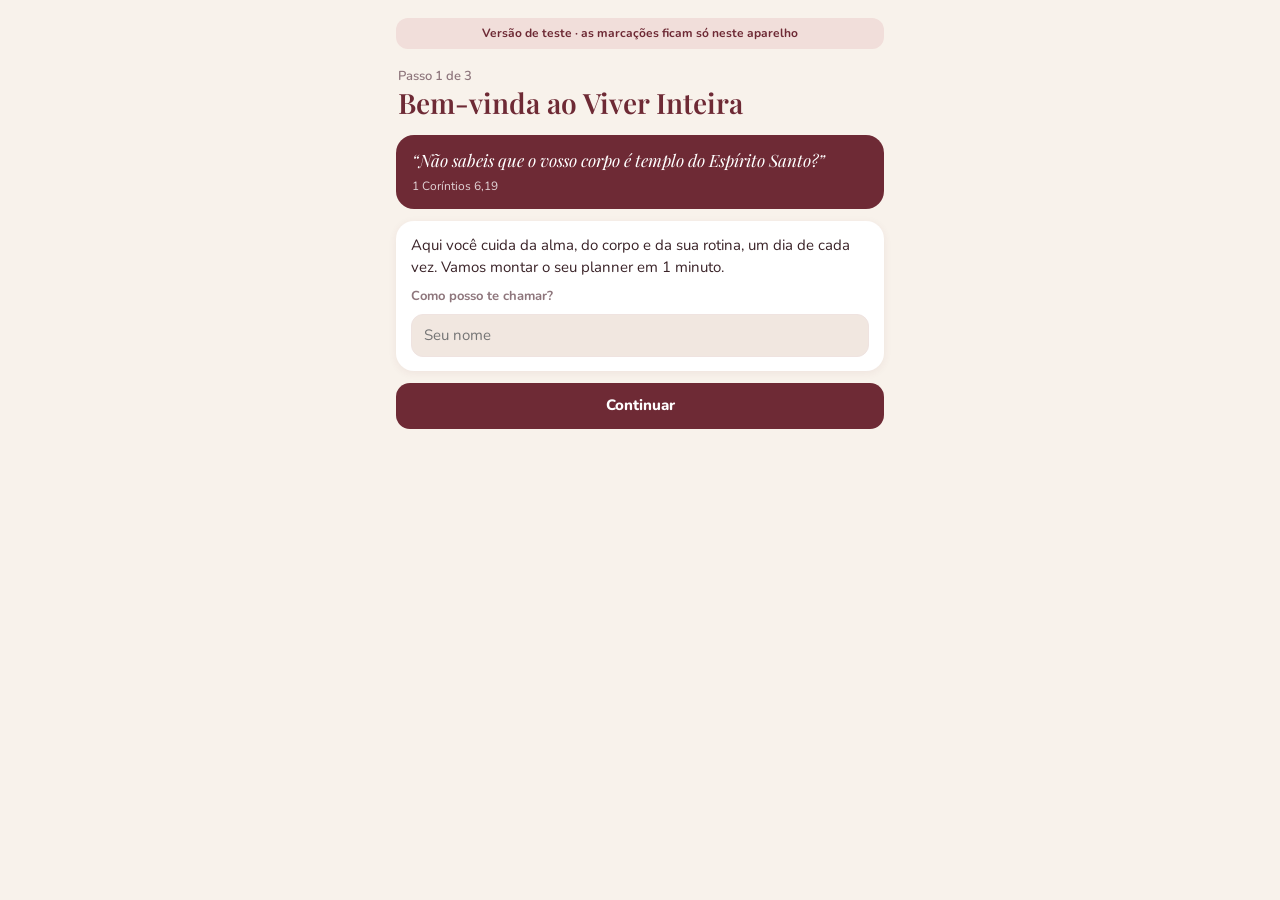
==== index.html @ 965646c6 "Menu de baixo deslizante com Finanças, Desafios e Metas Co-Authored-By: Claude Opus 5.5 <noreply@ant" ====
<!doctype html>
<html lang="pt-BR">
<head>
<meta charset="utf-8">
<meta name="viewport" content="width=device-width, initial-scale=1, viewport-fit=cover">
<title>Viver Inteira</title>
<meta name="theme-color" content="#6E2A35">
<meta name="apple-mobile-web-app-capable" content="yes">
<meta name="apple-mobile-web-app-title" content="Viver Inteira">
<link rel="manifest" href="manifest.webmanifest">
<link rel="icon" href="icon-192.png">
<link rel="apple-touch-icon" href="icon-192.png">
<link rel="stylesheet" href="https://fonts.googleapis.com/css2?family=Playfair+Display:ital,wght@0,600;1,500&family=Nunito:wght@400;600;700;800&display=swap">
<link rel="stylesheet" href="style.css?v=1">
</head>
<body>
<!--CORPO-->
<section class="wrap" id="login" hidden>
  <div class="hd"><div><small>Fé, corpo e rotina</small><h1>Viver Inteira</h1></div></div>
  <section class="card">
    <div class="subtabs"><button type="button" id="tCriar" aria-pressed="true">Primeira vez</button><button type="button" id="tEntrar" aria-pressed="false">Já tenho conta</button></div>
    <p class="hint">Use o mesmo e-mail da sua compra na Hotmart.</p>
    <form id="fLogin" style="display:flex;flex-direction:column;gap:10px">
      <label class="hint" for="email"><b>E-mail</b></label><input type="email" id="email" autocomplete="email" required>
      <label class="hint" for="senha"><b>Senha (mínimo 6 letras ou números)</b></label><input type="password" id="senha" minlength="6" required>
      <button class="btn" id="bEntrar">Criar a minha conta</button>
      <button class="link" type="button" id="bEsqueci" hidden>Esqueci a senha</button>
      <p class="msg" id="loginMsg" aria-live="polite"></p>
      <p class="hint">Ao entrar você concorda com o <a href="privacidade.html">aviso de privacidade</a>.</p>
    </form>
  </section>
</section>
<main class="wrap" id="wrap" hidden><div id="main" style="display:flex;flex-direction:column;gap:12px"></div></main>
<div class="tabbar" id="tabbar" hidden><nav>
  <a href="#hoje"><b>☀️</b>Hoje</a><a href="#fe"><b>🙏</b>Fé</a><a href="#corpo"><b>💪</b>Corpo</a><a href="#casa"><b>🏡</b>Casa</a><a href="#financas"><b>💰</b>Finanças</a><a href="#desafios"><b>✨</b>Desafios</a><a href="#metas"><b>🎯</b>Metas</a><a href="#mais"><b>☰</b>Mais</a>
</nav></div>
<div class="sheet" id="sheet" hidden></div>
<div class="toast" id="toast" hidden></div>
<!--/CORPO-->
<script src="supabase.js"></script>
<script src="config.js"></script>
<script src="conteudo.js"></script>
<script src="app.js?v=1"></script>
</body>
</html>
---- style.css ----
/* Viver Inteira: telas de celular em cartões sobre fundo creme, abas fixas embaixo. */
:root{
  --bg:#F8F2EB; --card:#FFFFFF; --soft:#F1E7E0; --line:#EFE3E0;
  --fg:#3A2328; --muted:#8E767C;
  --wine:#6E2A35; --wine2:#8E3B48; --on-wine:#FFFFFF;
  --rose:#F1DEDA; --gold:#C9A46A; --gold-ink:#8A6A33;
  --sage:#DCE6D8; --sage-ink:#4F6B48; --blue:#DCE8F1; --blue-ink:#4A7090; --water:#6FA3C7;
  --display:'Playfair Display', Georgia, 'Times New Roman', serif;
  --body:'Nunito', 'Segoe UI', system-ui, Arial, sans-serif;
  --r:18px; --shadow:0 2px 8px rgba(110,42,53,.07);
}
@media (prefers-color-scheme: dark){:root:not([data-theme="light"]){
  --bg:#1D1416; --card:#2A1D21; --soft:#34252A; --line:#3E2D32;
  --fg:#F3E7E3; --muted:#BFA7AD;
  --wine:#E09AA6; --wine2:#C77B88; --on-wine:#1D1416;
  --rose:#4A2F36; --gold:#D9B77E; --gold-ink:#E6C891;
  --sage:#2F3B2D; --sage-ink:#A9C79E; --blue:#25323D; --blue-ink:#9DC0DB; --water:#6FA3C7;
  --shadow:none; color-scheme:dark}}
:root[data-theme="dark"]{
  --bg:#1D1416; --card:#2A1D21; --soft:#34252A; --line:#3E2D32;
  --fg:#F3E7E3; --muted:#BFA7AD;
  --wine:#E09AA6; --wine2:#C77B88; --on-wine:#1D1416;
  --rose:#4A2F36; --gold:#D9B77E; --gold-ink:#E6C891;
  --sage:#2F3B2D; --sage-ink:#A9C79E; --blue:#25323D; --blue-ink:#9DC0DB; --water:#6FA3C7;
  --shadow:none; color-scheme:dark}

*{box-sizing:border-box}
html,body{margin:0}
body{background:var(--bg);color:var(--fg);font-family:var(--body);font-size:15px;line-height:1.45;-webkit-text-size-adjust:100%}
[hidden]{display:none!important}
button,input,textarea,select{font:inherit;color:inherit}
button{cursor:pointer}
:focus-visible{outline:2px solid var(--wine2);outline-offset:2px}
a{color:var(--wine)}

.wrap{max-width:520px;margin:0 auto;padding-block:max(18px, env(safe-area-inset-top)) 110px;
  padding-left:max(16px, env(safe-area-inset-left, 0px));padding-right:max(16px, env(safe-area-inset-right, 0px));
  display:flex;flex-direction:column;gap:12px}

/* cabeçalho de cada tela */
.hd{display:flex;justify-content:space-between;align-items:flex-end;gap:12px;padding:6px 2px 4px}
.hd small{display:block;color:var(--muted);font-size:13px;font-weight:600}
.hd h1{font-family:var(--display);font-weight:600;color:var(--wine);font-size:28px;line-height:1.1;margin:2px 0 0;text-wrap:balance}
.av{width:42px;height:42px;border-radius:50%;background:var(--rose);display:grid;place-items:center;color:var(--wine);font-weight:800;font-size:18px;flex:none;border:0}

/* cartões */
.card{background:var(--card);border-radius:var(--r);padding:14px 15px;box-shadow:var(--shadow);display:flex;flex-direction:column;gap:8px;min-width:0}
.card h2{margin:0;font-size:14px;font-weight:800;color:var(--wine);display:flex;justify-content:space-between;align-items:baseline;gap:8px}
.card h2 em{font-style:normal;color:var(--muted);font-weight:600;font-size:13px}
.hint{color:var(--muted);font-size:13px;margin:0}
.lbl{font-size:11px;font-weight:800;color:var(--muted);letter-spacing:.07em;text-transform:uppercase;margin:6px 2px 0}

.verse{background:var(--wine);color:var(--on-wine);border-radius:var(--r);padding:14px 16px;display:flex;flex-direction:column;gap:6px}
.verse i{font-family:var(--display);font-size:17px;line-height:1.35}
.verse small{opacity:.8;font-size:12px}
.pill{align-self:flex-start;background:var(--gold);color:#fff;font-size:10.5px;font-weight:800;padding:3px 9px;border-radius:10px;letter-spacing:.06em;text-transform:uppercase}

/* checklist */
.chk{display:flex;align-items:center;gap:11px;width:100%;background:none;border:0;padding:6px 0;text-align:left;font-size:15px}
.bx{width:22px;height:22px;border-radius:7px;border:2px solid var(--rose);flex:none;display:grid;place-items:center;color:var(--on-wine);font-size:13px;font-weight:800}
.chk[aria-pressed="true"] .bx{background:var(--wine);border-color:var(--wine)}
.chk[aria-pressed="true"] .tx{color:var(--muted);text-decoration:line-through}
.chk .em{font-size:17px;width:22px;text-align:center}
.chk .who{margin-left:auto;font-size:11px;font-weight:800;padding:2px 8px;border-radius:8px;background:var(--blue);color:var(--blue-ink)}
.msg{color:var(--wine2);font-weight:700;font-size:13px;margin:0;min-height:1em}

/* água, humor */
.drops{display:flex;gap:6px;flex-wrap:wrap}
.drop{width:28px;height:34px;border:0;padding:0;border-radius:50% 50% 50% 50%/60% 60% 40% 40%;background:var(--blue)}
.drop.on{background:var(--water)}
.mood{display:flex;justify-content:space-between;gap:6px}
.mood button{flex:1;max-width:56px;aspect-ratio:1;border-radius:14px;border:2px solid transparent;background:var(--soft);font-size:22px}
.mood button[aria-pressed="true"]{background:var(--rose);border-color:var(--wine2)}

/* campos */
textarea,input[type=text],input[type=email],input[type=password],input[type=number],input[type=date],select{
  width:100%;border:1.5px solid var(--line);background:var(--soft);border-radius:12px;padding:10px 12px;font-size:15px;min-width:0}
textarea{min-height:74px;resize:vertical}
.row{display:flex;gap:8px;align-items:center}
.row > *{min-width:0}
.btn{background:var(--wine);color:var(--on-wine);border:0;border-radius:14px;padding:12px 16px;font-weight:800;font-size:15px;width:100%}
.btn.ghost{background:var(--rose);color:var(--wine)}
.btn.sm{width:auto;padding:8px 14px;font-size:13px;border-radius:11px}
.link{background:none;border:0;color:var(--wine);font-weight:800;padding:4px 0;font-size:13px;text-align:left}
.tags{display:flex;flex-wrap:wrap;gap:6px}
.tag{white-space:nowrap;font-size:12.5px;font-weight:700;padding:5px 11px;border-radius:11px;background:var(--rose);color:var(--wine);border:0;text-decoration:none}
.tag.soft{background:var(--soft)}

/* fé */
.streak{display:flex;align-items:center;gap:12px}
.streak b{font-size:24px;color:var(--wine)}
.gosp{border-left:4px solid var(--gold)}
.gosp q{font-family:var(--display);font-style:italic;font-size:16px;line-height:1.4}
.terco{display:flex;gap:5px;flex-wrap:wrap;align-items:center}
.bead{width:22px;height:22px;border-radius:50%;background:var(--rose);border:0;padding:0}
.bead.on{background:var(--wine)}
.bead.pn{width:26px;height:26px;background:var(--gold)}

/* corpo */
.week{display:grid;grid-template-columns:repeat(7,1fr);gap:5px;text-align:center}
.day{border-radius:12px;padding:6px 0;font-size:11px;font-weight:800;background:var(--soft);color:var(--muted);border:0}
.day b{display:block;font-size:15px}
.day.ok{background:var(--sage);color:var(--sage-ink)}
.day.td{outline:2px solid var(--wine2)}
.ex{display:flex;justify-content:space-between;gap:8px;align-items:center;padding:7px 0;border-bottom:1px solid var(--line);font-size:14.5px}
.ex:last-child{border:0}
.ex small{color:var(--muted);font-weight:700;white-space:nowrap}
.bars{display:flex;align-items:flex-end;gap:8px;height:96px}
.bar{flex:1;display:flex;flex-direction:column;align-items:center;justify-content:flex-end;gap:4px;height:100%;font-size:10.5px;color:var(--muted);font-weight:700}
.bar i{display:block;width:100%;background:var(--wine2);border-radius:8px 8px 4px 4px;min-height:4px}
.bar.zero i{background:var(--rose)}

/* listas simples */
.li{display:flex;justify-content:space-between;align-items:center;gap:10px;padding:8px 0;border-bottom:1px solid var(--line);font-size:14.5px}
.li:last-child{border:0}
.li span{min-width:0;overflow-wrap:anywhere}
.li b{white-space:nowrap;font-variant-numeric:tabular-nums}
.x{background:none;border:0;color:var(--muted);font-size:18px;padding:0 4px;line-height:1}
.paid{color:var(--sage-ink);font-size:11px;font-weight:800}

/* finanças */
.money{background:var(--wine);color:var(--on-wine)}
.money .big{font-size:30px;font-weight:800;font-variant-numeric:tabular-nums}
.money .row{justify-content:space-between;font-size:13px;opacity:.9}
.prog{height:8px;background:var(--rose);border-radius:6px;overflow:hidden}
.prog i{display:block;height:100%;background:var(--wine2);border-radius:6px}
.prog.over i{background:#C2413A}
.subtabs{display:flex;gap:6px;flex-wrap:wrap}
.subtabs button{font-size:13px;font-weight:800;padding:7px 12px;border-radius:12px;background:var(--card);color:var(--muted);border:0}
.subtabs button[aria-pressed="true"]{background:var(--wine);color:var(--on-wine)}

/* desafios */
.ch{border-radius:var(--r);padding:15px;color:#fff;display:flex;flex-direction:column;gap:5px;border:0;text-align:left;width:100%}
.ch h3{font-family:var(--display);font-size:20px;margin:0;font-weight:600}
.ch p{margin:0;font-size:13px;opacity:.92}
.ch .pl{align-self:flex-start;background:rgba(255,255,255,.24);font-size:10.5px;font-weight:800;padding:3px 9px;border-radius:9px;letter-spacing:.04em;text-transform:uppercase}
.dots{display:grid;grid-template-columns:repeat(10,1fr);gap:4px;margin-top:6px}
.dots i{height:8px;border-radius:5px;background:rgba(255,255,255,.3)}
.dots i.on{background:#fff}
.c-natal{background:linear-gradient(135deg,#6E2A35,#9B4555)}
.c-quaresma{background:linear-gradient(135deg,#5B4A7A,#7C68A0)}
.c-saude{background:linear-gradient(135deg,#5E7A57,#7F9C74)}
.c-maria{background:linear-gradient(135deg,#9C7438,#C09656)}

/* menu "mais" */
.menu{display:grid;grid-template-columns:1fr 1fr;gap:10px}
.menu button{background:var(--card);border:0;border-radius:var(--r);padding:16px 14px;text-align:left;box-shadow:var(--shadow);display:flex;flex-direction:column;gap:4px}
.menu b{font-size:15px;color:var(--wine)}
.menu span{font-size:12.5px;color:var(--muted)}
.menu .em{font-size:24px}

/* opções do "monte seu dia" */
.opt{flex:1;display:flex;align-items:center;gap:10px;background:var(--card);border-radius:14px;padding:11px 12px;border:2px solid transparent;width:100%;text-align:left;font-size:14.5px}
.opt[aria-pressed="true"]{border-color:var(--wine2)}
.opt .em{font-size:19px}
.opt .dd{margin-left:auto;font-size:11px;color:var(--muted);font-weight:700;white-space:nowrap}
.opt.add{border:2px dashed var(--rose);background:transparent;color:var(--wine);font-weight:800;justify-content:center}
.wd{display:flex;gap:5px;flex-wrap:wrap}
.wd button{width:38px;height:38px;border-radius:11px;border:0;background:var(--soft);font-weight:800;color:var(--muted)}
.wd button[aria-pressed="true"]{background:var(--wine);color:var(--on-wine)}

/* abas de baixo */
.tabbar{position:fixed;left:0;right:0;bottom:0;background:var(--card);border-top:1px solid var(--line);
  display:flex;justify-content:center;z-index:5;
  padding-bottom:env(safe-area-inset-bottom, 0px);padding-left:env(safe-area-inset-left, 0px);padding-right:env(safe-area-inset-right, 0px)}
.tabbar nav{display:flex;width:100%;max-width:520px;overflow-x:auto;scroll-snap-type:x mandatory;scrollbar-width:none;
  -webkit-mask-image:linear-gradient(90deg,#000 88%,transparent);mask-image:linear-gradient(90deg,#000 88%,transparent)}
.tabbar nav.fim{-webkit-mask-image:none;mask-image:none}
.tabbar nav::-webkit-scrollbar{display:none}
.tabbar a{flex:0 0 20%;scroll-snap-align:start;text-align:center;font-size:11px;font-weight:800;color:var(--muted);text-decoration:none;padding:9px 0 10px}
.tabbar a b{display:block;font-size:20px;line-height:1.2}
.tabbar a[aria-current="page"]{color:var(--wine)}

/* folha (modal) */
.sheet{position:fixed;inset:0;background:rgba(30,15,20,.45);z-index:20;display:flex;align-items:flex-end;justify-content:center}
.sheet > div{background:var(--bg);width:100%;max-width:520px;border-radius:22px 22px 0 0;padding:18px max(16px, env(safe-area-inset-right, 0px)) calc(18px + env(safe-area-inset-bottom, 0px)) max(16px, env(safe-area-inset-left, 0px));
  display:flex;flex-direction:column;gap:10px;max-height:88vh;overflow:auto}
.sheet h2{font-family:var(--display);color:var(--wine);margin:0;font-size:22px;font-weight:600}

.toast{position:fixed;left:50%;transform:translateX(-50%);bottom:calc(84px + env(safe-area-inset-bottom, 0px));background:var(--fg);color:var(--bg);padding:9px 16px;border-radius:12px;font-size:13px;font-weight:700;z-index:30}
.demo{background:var(--rose);color:var(--wine);font-size:12px;font-weight:700;text-align:center;padding:7px 10px;border-radius:12px}
@media (prefers-reduced-motion: no-preference){.card,.verse,.ch{animation:in .25s ease both}@keyframes in{from{transform:translateY(4px)}to{transform:none}}}
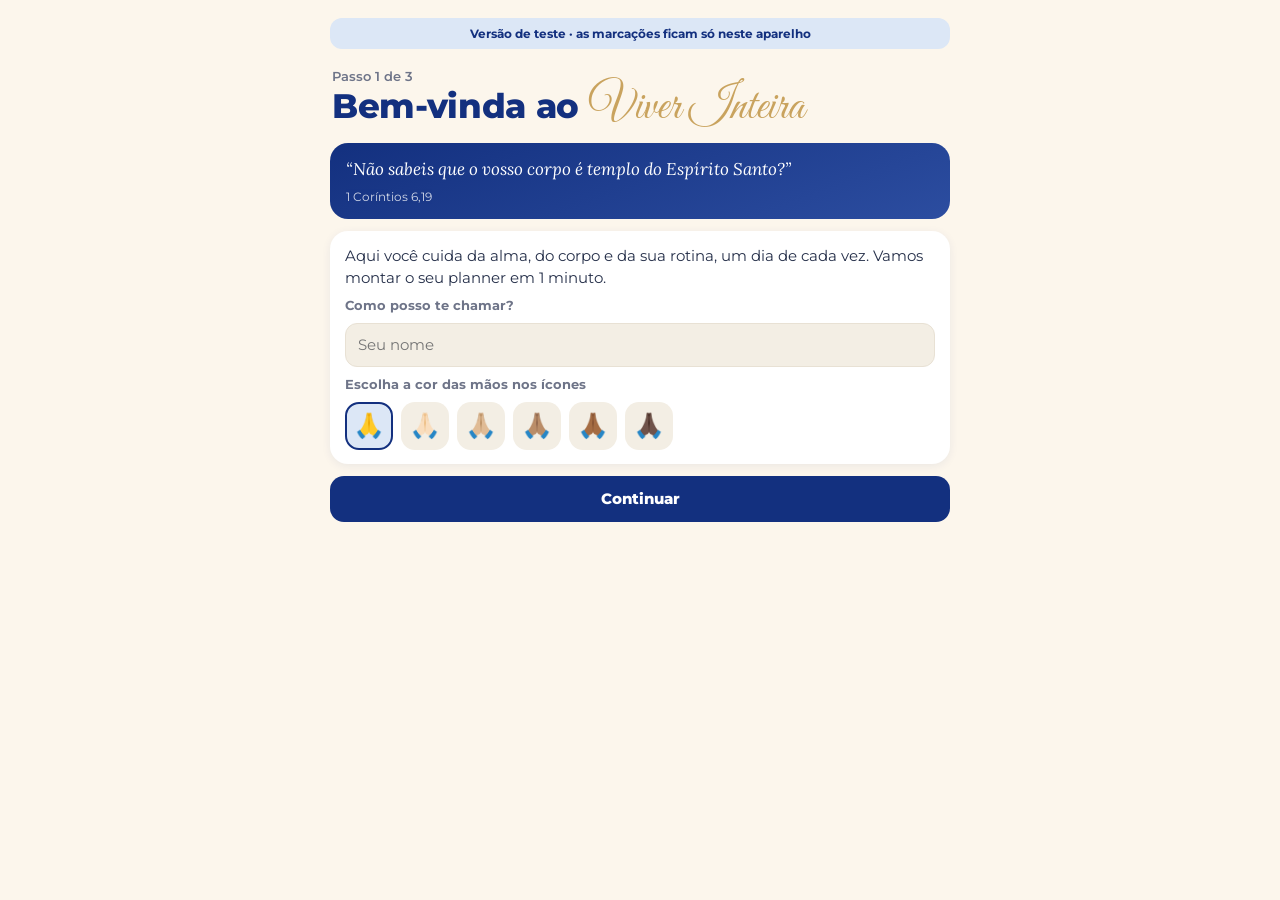
==== commit b43a220e: "Identidade visual da Joy, tela grande em duas colunas e cor das mãos Co-Authored-By: Claude Opus 5.5" ====
--- a/index.html
+++ b/index.html
@@ -4,14 +4,14 @@
 <meta charset="utf-8">
 <meta name="viewport" content="width=device-width, initial-scale=1, viewport-fit=cover">
 <title>Viver Inteira</title>
-<meta name="theme-color" content="#6E2A35">
+<meta name="theme-color" content="#13307F">
 <meta name="apple-mobile-web-app-capable" content="yes">
 <meta name="apple-mobile-web-app-title" content="Viver Inteira">
 <link rel="manifest" href="manifest.webmanifest">
 <link rel="icon" href="icon-192.png">
 <link rel="apple-touch-icon" href="icon-192.png">
-<link rel="stylesheet" href="https://fonts.googleapis.com/css2?family=Playfair+Display:ital,wght@0,600;1,500&family=Nunito:wght@400;600;700;800&display=swap">
-<link rel="stylesheet" href="style.css?v=1">
+<link rel="stylesheet" href="https://fonts.googleapis.com/css2?family=Great+Vibes&family=Lora:ital,wght@0,400;0,500;1,400&family=Montserrat:wght@400;500;600;700;800&display=swap">
+<link rel="stylesheet" href="style.css?v=2">
 </head>
 <body>
 <!--CORPO-->
@@ -40,6 +40,7 @@
 <script src="supabase.js"></script>
 <script src="config.js"></script>
 <script src="conteudo.js"></script>
-<script src="app.js?v=1"></script>
+<script src="evangelhos.js"></script>
+<script src="app.js?v=2"></script>
 </body>
 </html>
--- a/style.css
+++ b/style.css
@@ -1,27 +1,31 @@
 /* Viver Inteira: telas de celular em cartões sobre fundo creme, abas fixas embaixo. */
+/* Viver Inteira na identidade da Joy: fundo creme pérola, Azul Maria nos destaques, céu nas áreas grandes, dourado só nos detalhes.
+   Celular: uma coluna com abas embaixo. Tela grande: duas colunas e todas as abas visíveis. */
 :root{
-  --bg:#F8F2EB; --card:#FFFFFF; --soft:#F1E7E0; --line:#EFE3E0;
-  --fg:#3A2328; --muted:#8E767C;
-  --wine:#6E2A35; --wine2:#8E3B48; --on-wine:#FFFFFF;
-  --rose:#F1DEDA; --gold:#C9A46A; --gold-ink:#8A6A33;
-  --sage:#DCE6D8; --sage-ink:#4F6B48; --blue:#DCE8F1; --blue-ink:#4A7090; --water:#6FA3C7;
-  --display:'Playfair Display', Georgia, 'Times New Roman', serif;
-  --body:'Nunito', 'Segoe UI', system-ui, Arial, sans-serif;
-  --r:18px; --shadow:0 2px 8px rgba(110,42,53,.07);
+  --bg:#FCF6EC; --card:#FFFFFF; --soft:#F3EEE4; --line:#E8E1D4;
+  --fg:#26304A; --muted:#6E7488;
+  --azul:#13307F; --azul2:#2C4DA0; --on-azul:#FFFFFF;
+  --ceu:#DCE7F6; --ceu-forte:#A9C6EA; --gold:#C9A35E; --gold-ink:#8C6C2E;
+  --sage:#DDEBDD; --sage-ink:#3E6A45; --water:#5F92CF; --water-soft:#E4EDF8; --danger:#B5463F;
+  --display:'Montserrat', 'Segoe UI', system-ui, Arial, sans-serif;
+  --body:'Montserrat', 'Segoe UI', system-ui, Arial, sans-serif;
+  --read:'Lora', Georgia, 'Times New Roman', serif;
+  --script:'Great Vibes', 'Allura', cursive;
+  --r:18px; --shadow:0 2px 10px rgba(19,48,127,.07);
 }
 @media (prefers-color-scheme: dark){:root:not([data-theme="light"]){
-  --bg:#1D1416; --card:#2A1D21; --soft:#34252A; --line:#3E2D32;
-  --fg:#F3E7E3; --muted:#BFA7AD;
-  --wine:#E09AA6; --wine2:#C77B88; --on-wine:#1D1416;
-  --rose:#4A2F36; --gold:#D9B77E; --gold-ink:#E6C891;
-  --sage:#2F3B2D; --sage-ink:#A9C79E; --blue:#25323D; --blue-ink:#9DC0DB; --water:#6FA3C7;
+  --bg:#141A2B; --card:#1D2539; --soft:#252E46; --line:#2F3954;
+  --fg:#EEF1F8; --muted:#A7AFC4;
+  --azul:#A9C6EA; --azul2:#7FA6DD; --on-azul:#141A2B;
+  --ceu:#263457; --ceu-forte:#3A5288; --gold:#D8B877; --gold-ink:#E3C88E;
+  --sage:#22382A; --sage-ink:#9CCBA4; --water:#7FA6DD; --water-soft:#263457; --danger:#E58A83;
   --shadow:none; color-scheme:dark}}
 :root[data-theme="dark"]{
-  --bg:#1D1416; --card:#2A1D21; --soft:#34252A; --line:#3E2D32;
-  --fg:#F3E7E3; --muted:#BFA7AD;
-  --wine:#E09AA6; --wine2:#C77B88; --on-wine:#1D1416;
-  --rose:#4A2F36; --gold:#D9B77E; --gold-ink:#E6C891;
-  --sage:#2F3B2D; --sage-ink:#A9C79E; --blue:#25323D; --blue-ink:#9DC0DB; --water:#6FA3C7;
+  --bg:#141A2B; --card:#1D2539; --soft:#252E46; --line:#2F3954;
+  --fg:#EEF1F8; --muted:#A7AFC4;
+  --azul:#A9C6EA; --azul2:#7FA6DD; --on-azul:#141A2B;
+  --ceu:#263457; --ceu-forte:#3A5288; --gold:#D8B877; --gold-ink:#E3C88E;
+  --sage:#22382A; --sage-ink:#9CCBA4; --water:#7FA6DD; --water-soft:#263457; --danger:#E58A83;
   --shadow:none; color-scheme:dark}
 
 *{box-sizing:border-box}
@@ -30,8 +34,8 @@
 [hidden]{display:none!important}
 button,input,textarea,select{font:inherit;color:inherit}
 button{cursor:pointer}
-:focus-visible{outline:2px solid var(--wine2);outline-offset:2px}
-a{color:var(--wine)}
+:focus-visible{outline:2px solid var(--azul2);outline-offset:2px}
+a{color:var(--azul)}
 
 .wrap{max-width:520px;margin:0 auto;padding-block:max(18px, env(safe-area-inset-top)) 110px;
   padding-left:max(16px, env(safe-area-inset-left, 0px));padding-right:max(16px, env(safe-area-inset-right, 0px));
@@ -40,37 +44,37 @@
 /* cabeçalho de cada tela */
 .hd{display:flex;justify-content:space-between;align-items:flex-end;gap:12px;padding:6px 2px 4px}
 .hd small{display:block;color:var(--muted);font-size:13px;font-weight:600}
-.hd h1{font-family:var(--display);font-weight:600;color:var(--wine);font-size:28px;line-height:1.1;margin:2px 0 0;text-wrap:balance}
-.av{width:42px;height:42px;border-radius:50%;background:var(--rose);display:grid;place-items:center;color:var(--wine);font-weight:800;font-size:18px;flex:none;border:0}
+.hd h1{font-family:var(--display);font-weight:800;letter-spacing:-.01em;color:var(--azul);font-size:28px;line-height:1.1;margin:2px 0 0;text-wrap:balance}
+.av{width:42px;height:42px;border-radius:50%;background:var(--ceu);display:grid;place-items:center;color:var(--azul);font-weight:800;font-size:18px;flex:none;border:0}
 
 /* cartões */
 .card{background:var(--card);border-radius:var(--r);padding:14px 15px;box-shadow:var(--shadow);display:flex;flex-direction:column;gap:8px;min-width:0}
-.card h2{margin:0;font-size:14px;font-weight:800;color:var(--wine);display:flex;justify-content:space-between;align-items:baseline;gap:8px}
+.card h2{margin:0;font-size:14px;font-weight:800;color:var(--azul);display:flex;justify-content:space-between;align-items:baseline;gap:8px}
 .card h2 em{font-style:normal;color:var(--muted);font-weight:600;font-size:13px}
 .hint{color:var(--muted);font-size:13px;margin:0}
 .lbl{font-size:11px;font-weight:800;color:var(--muted);letter-spacing:.07em;text-transform:uppercase;margin:6px 2px 0}
 
-.verse{background:var(--wine);color:var(--on-wine);border-radius:var(--r);padding:14px 16px;display:flex;flex-direction:column;gap:6px}
-.verse i{font-family:var(--display);font-size:17px;line-height:1.35}
+.verse{background:var(--azul);color:var(--on-azul);border-radius:var(--r);padding:14px 16px;display:flex;flex-direction:column;gap:6px}
+.verse i{font-family:var(--read);font-size:17px;line-height:1.45}
 .verse small{opacity:.8;font-size:12px}
-.pill{align-self:flex-start;background:var(--gold);color:#fff;font-size:10.5px;font-weight:800;padding:3px 9px;border-radius:10px;letter-spacing:.06em;text-transform:uppercase}
+.pill{align-self:flex-start;background:var(--gold);color:#FFFFFF;font-size:10.5px;font-weight:800;padding:3px 9px;border-radius:10px;letter-spacing:.06em;text-transform:uppercase}
 
 /* checklist */
 .chk{display:flex;align-items:center;gap:11px;width:100%;background:none;border:0;padding:6px 0;text-align:left;font-size:15px}
-.bx{width:22px;height:22px;border-radius:7px;border:2px solid var(--rose);flex:none;display:grid;place-items:center;color:var(--on-wine);font-size:13px;font-weight:800}
-.chk[aria-pressed="true"] .bx{background:var(--wine);border-color:var(--wine)}
+.bx{width:22px;height:22px;border-radius:7px;border:2px solid var(--ceu);flex:none;display:grid;place-items:center;color:var(--on-azul);font-size:13px;font-weight:800}
+.chk[aria-pressed="true"] .bx{background:var(--azul);border-color:var(--azul)}
 .chk[aria-pressed="true"] .tx{color:var(--muted);text-decoration:line-through}
 .chk .em{font-size:17px;width:22px;text-align:center}
-.chk .who{margin-left:auto;font-size:11px;font-weight:800;padding:2px 8px;border-radius:8px;background:var(--blue);color:var(--blue-ink)}
-.msg{color:var(--wine2);font-weight:700;font-size:13px;margin:0;min-height:1em}
+.chk .who{margin-left:auto;font-size:11px;font-weight:800;padding:2px 8px;border-radius:8px;background:var(--water-soft);color:var(--azul)}
+.msg{color:var(--azul2);font-weight:700;font-size:13px;margin:0;min-height:1em}
 
 /* água, humor */
 .drops{display:flex;gap:6px;flex-wrap:wrap}
-.drop{width:28px;height:34px;border:0;padding:0;border-radius:50% 50% 50% 50%/60% 60% 40% 40%;background:var(--blue)}
+.drop{width:28px;height:34px;border:0;padding:0;border-radius:50% 50% 50% 50%/60% 60% 40% 40%;background:var(--water-soft)}
 .drop.on{background:var(--water)}
 .mood{display:flex;justify-content:space-between;gap:6px}
 .mood button{flex:1;max-width:56px;aspect-ratio:1;border-radius:14px;border:2px solid transparent;background:var(--soft);font-size:22px}
-.mood button[aria-pressed="true"]{background:var(--rose);border-color:var(--wine2)}
+.mood button[aria-pressed="true"]{background:var(--ceu);border-color:var(--azul2)}
 
 /* campos */
 textarea,input[type=text],input[type=email],input[type=password],input[type=number],input[type=date],select{
@@ -78,22 +82,22 @@
 textarea{min-height:74px;resize:vertical}
 .row{display:flex;gap:8px;align-items:center}
 .row > *{min-width:0}
-.btn{background:var(--wine);color:var(--on-wine);border:0;border-radius:14px;padding:12px 16px;font-weight:800;font-size:15px;width:100%}
-.btn.ghost{background:var(--rose);color:var(--wine)}
-.btn.sm{width:auto;padding:8px 14px;font-size:13px;border-radius:11px}
-.link{background:none;border:0;color:var(--wine);font-weight:800;padding:4px 0;font-size:13px;text-align:left}
+.btn{background:var(--azul);color:var(--on-azul);border:0;border-radius:14px;padding:12px 16px;font-weight:800;font-size:15px;width:100%}
+.btn.ghost{background:var(--ceu);color:var(--azul)}
+.btn.sm{flex:none;width:auto;padding:8px 14px;font-size:13px;border-radius:11px}
+.link{background:none;border:0;color:var(--azul);font-weight:800;padding:4px 0;font-size:13px;text-align:left}
 .tags{display:flex;flex-wrap:wrap;gap:6px}
-.tag{white-space:nowrap;font-size:12.5px;font-weight:700;padding:5px 11px;border-radius:11px;background:var(--rose);color:var(--wine);border:0;text-decoration:none}
+.tag{white-space:nowrap;font-size:12.5px;font-weight:700;padding:5px 11px;border-radius:11px;background:var(--ceu);color:var(--azul);border:0;text-decoration:none}
 .tag.soft{background:var(--soft)}
 
 /* fé */
 .streak{display:flex;align-items:center;gap:12px}
-.streak b{font-size:24px;color:var(--wine)}
+.streak b{font-size:24px;color:var(--azul)}
 .gosp{border-left:4px solid var(--gold)}
-.gosp q{font-family:var(--display);font-style:italic;font-size:16px;line-height:1.4}
+.evtxt{margin:0;font-family:var(--read);font-size:16px;line-height:1.6;color:var(--fg)}
 .terco{display:flex;gap:5px;flex-wrap:wrap;align-items:center}
-.bead{width:22px;height:22px;border-radius:50%;background:var(--rose);border:0;padding:0}
-.bead.on{background:var(--wine)}
+.bead{width:22px;height:22px;border-radius:50%;background:var(--ceu);border:0;padding:0}
+.bead.on{background:var(--azul)}
 .bead.pn{width:26px;height:26px;background:var(--gold)}
 
 /* corpo */
@@ -101,14 +105,14 @@
 .day{border-radius:12px;padding:6px 0;font-size:11px;font-weight:800;background:var(--soft);color:var(--muted);border:0}
 .day b{display:block;font-size:15px}
 .day.ok{background:var(--sage);color:var(--sage-ink)}
-.day.td{outline:2px solid var(--wine2)}
+.day.td{outline:2px solid var(--azul2)}
 .ex{display:flex;justify-content:space-between;gap:8px;align-items:center;padding:7px 0;border-bottom:1px solid var(--line);font-size:14.5px}
 .ex:last-child{border:0}
 .ex small{color:var(--muted);font-weight:700;white-space:nowrap}
 .bars{display:flex;align-items:flex-end;gap:8px;height:96px}
 .bar{flex:1;display:flex;flex-direction:column;align-items:center;justify-content:flex-end;gap:4px;height:100%;font-size:10.5px;color:var(--muted);font-weight:700}
-.bar i{display:block;width:100%;background:var(--wine2);border-radius:8px 8px 4px 4px;min-height:4px}
-.bar.zero i{background:var(--rose)}
+.bar i{display:block;width:100%;background:var(--azul2);border-radius:8px 8px 4px 4px;min-height:4px}
+.bar.zero i{background:var(--ceu)}
 
 /* listas simples */
 .li{display:flex;justify-content:space-between;align-items:center;gap:10px;padding:8px 0;border-bottom:1px solid var(--line);font-size:14.5px}
@@ -119,45 +123,45 @@
 .paid{color:var(--sage-ink);font-size:11px;font-weight:800}
 
 /* finanças */
-.money{background:var(--wine);color:var(--on-wine)}
+.money{background:var(--azul);color:var(--on-azul)}
 .money .big{font-size:30px;font-weight:800;font-variant-numeric:tabular-nums}
 .money .row{justify-content:space-between;font-size:13px;opacity:.9}
-.prog{height:8px;background:var(--rose);border-radius:6px;overflow:hidden}
-.prog i{display:block;height:100%;background:var(--wine2);border-radius:6px}
-.prog.over i{background:#C2413A}
+.prog{height:8px;background:var(--ceu);border-radius:6px;overflow:hidden}
+.prog i{display:block;height:100%;background:var(--azul2);border-radius:6px}
+.prog.over i{background:var(--danger)}
 .subtabs{display:flex;gap:6px;flex-wrap:wrap}
 .subtabs button{font-size:13px;font-weight:800;padding:7px 12px;border-radius:12px;background:var(--card);color:var(--muted);border:0}
-.subtabs button[aria-pressed="true"]{background:var(--wine);color:var(--on-wine)}
+.subtabs button[aria-pressed="true"]{background:var(--azul);color:var(--on-azul)}
 
 /* desafios */
 .ch{border-radius:var(--r);padding:15px;color:#fff;display:flex;flex-direction:column;gap:5px;border:0;text-align:left;width:100%}
-.ch h3{font-family:var(--display);font-size:20px;margin:0;font-weight:600}
+.ch h3{font-family:var(--display);font-size:18px;margin:0;font-weight:800}
 .ch p{margin:0;font-size:13px;opacity:.92}
 .ch .pl{align-self:flex-start;background:rgba(255,255,255,.24);font-size:10.5px;font-weight:800;padding:3px 9px;border-radius:9px;letter-spacing:.04em;text-transform:uppercase}
-.dots{display:grid;grid-template-columns:repeat(10,1fr);gap:4px;margin-top:6px}
-.dots i{height:8px;border-radius:5px;background:rgba(255,255,255,.3)}
+.dots{display:grid;grid-template-columns:repeat(25,1fr);gap:3px;margin-top:6px}
+.dots i{height:6px;border-radius:5px;background:rgba(255,255,255,.3)}
 .dots i.on{background:#fff}
-.c-natal{background:linear-gradient(135deg,#6E2A35,#9B4555)}
+.c-natal{background:linear-gradient(135deg,#13307F,#2C4DA0)}
 .c-quaresma{background:linear-gradient(135deg,#5B4A7A,#7C68A0)}
-.c-saude{background:linear-gradient(135deg,#5E7A57,#7F9C74)}
-.c-maria{background:linear-gradient(135deg,#9C7438,#C09656)}
+.c-saude{background:linear-gradient(135deg,#4F7A63,#6E9C82)}
+.c-maria{background:linear-gradient(135deg,#5F86C4,#8FB1E0)}
 
 /* menu "mais" */
 .menu{display:grid;grid-template-columns:1fr 1fr;gap:10px}
 .menu button{background:var(--card);border:0;border-radius:var(--r);padding:16px 14px;text-align:left;box-shadow:var(--shadow);display:flex;flex-direction:column;gap:4px}
-.menu b{font-size:15px;color:var(--wine)}
+.menu b{font-size:15px;color:var(--azul)}
 .menu span{font-size:12.5px;color:var(--muted)}
 .menu .em{font-size:24px}
 
 /* opções do "monte seu dia" */
 .opt{flex:1;display:flex;align-items:center;gap:10px;background:var(--card);border-radius:14px;padding:11px 12px;border:2px solid transparent;width:100%;text-align:left;font-size:14.5px}
-.opt[aria-pressed="true"]{border-color:var(--wine2)}
+.opt[aria-pressed="true"]{border-color:var(--azul2)}
 .opt .em{font-size:19px}
 .opt .dd{margin-left:auto;font-size:11px;color:var(--muted);font-weight:700;white-space:nowrap}
-.opt.add{border:2px dashed var(--rose);background:transparent;color:var(--wine);font-weight:800;justify-content:center}
+.opt.add{border:2px dashed var(--ceu);background:transparent;color:var(--azul);font-weight:800;justify-content:center}
 .wd{display:flex;gap:5px;flex-wrap:wrap}
 .wd button{width:38px;height:38px;border-radius:11px;border:0;background:var(--soft);font-weight:800;color:var(--muted)}
-.wd button[aria-pressed="true"]{background:var(--wine);color:var(--on-wine)}
+.wd button[aria-pressed="true"]{background:var(--azul);color:var(--on-azul)}
 
 /* abas de baixo */
 .tabbar{position:fixed;left:0;right:0;bottom:0;background:var(--card);border-top:1px solid var(--line);
@@ -169,14 +173,35 @@
 .tabbar nav::-webkit-scrollbar{display:none}
 .tabbar a{flex:0 0 20%;scroll-snap-align:start;text-align:center;font-size:11px;font-weight:800;color:var(--muted);text-decoration:none;padding:9px 0 10px}
 .tabbar a b{display:block;font-size:20px;line-height:1.2}
-.tabbar a[aria-current="page"]{color:var(--wine)}
+.tabbar a[aria-current="page"]{color:var(--azul)}
 
 /* folha (modal) */
-.sheet{position:fixed;inset:0;background:rgba(30,15,20,.45);z-index:20;display:flex;align-items:flex-end;justify-content:center}
+.sheet{position:fixed;inset:0;background:rgba(20,26,43,.5);z-index:20;display:flex;align-items:flex-end;justify-content:center}
 .sheet > div{background:var(--bg);width:100%;max-width:520px;border-radius:22px 22px 0 0;padding:18px max(16px, env(safe-area-inset-right, 0px)) calc(18px + env(safe-area-inset-bottom, 0px)) max(16px, env(safe-area-inset-left, 0px));
   display:flex;flex-direction:column;gap:10px;max-height:88vh;overflow:auto}
-.sheet h2{font-family:var(--display);color:var(--wine);margin:0;font-size:22px;font-weight:600}
+.sheet h2{font-family:var(--display);color:var(--azul);margin:0;font-size:20px;font-weight:800}
 
 .toast{position:fixed;left:50%;transform:translateX(-50%);bottom:calc(84px + env(safe-area-inset-bottom, 0px));background:var(--fg);color:var(--bg);padding:9px 16px;border-radius:12px;font-size:13px;font-weight:700;z-index:30}
-.demo{background:var(--rose);color:var(--wine);font-size:12px;font-weight:700;text-align:center;padding:7px 10px;border-radius:12px}
+.demo{background:var(--ceu);color:var(--azul);font-size:12px;font-weight:700;text-align:center;padding:7px 10px;border-radius:12px}
 @media (prefers-reduced-motion: no-preference){.card,.verse,.ch{animation:in .25s ease both}@keyframes in{from{transform:translateY(4px)}to{transform:none}}}
+
+/* toques da identidade */
+.cur{font-family:var(--script);font-weight:400;color:var(--gold);font-size:1.35em;letter-spacing:0;line-height:.8}
+.verse{background:linear-gradient(160deg,var(--azul),var(--azul2));position:relative;overflow:hidden}
+.tons{display:flex;gap:8px;flex-wrap:wrap}
+.tons button{width:48px;height:48px;border-radius:14px;border:2px solid transparent;background:var(--soft);font-size:24px}
+.tons button[aria-pressed="true"]{border-color:var(--azul);background:var(--ceu)}
+
+/* telas grandes: duas colunas e todas as abas à vista */
+@media (min-width: 900px){
+  .wrap{max-width:1040px;padding-bottom:120px}
+  #main.grade{display:grid!important;grid-template-columns:1fr 1fr;gap:14px;align-items:start}
+  #main.grade > .hd, #main.grade > .demo, #main.grade > .verse, #main.grade > .subtabs, #main.grade > .row, #main.grade > .money{grid-column:1 / -1}
+  #main:not(.grade){max-width:620px;margin:0 auto;width:100%}
+  .hd h1{font-size:34px}
+  .tabbar nav{max-width:1040px;-webkit-mask-image:none;mask-image:none;overflow:visible}
+  .tabbar a{flex:1 1 0}
+  .sheet{align-items:center}
+  .sheet > div{border-radius:22px;max-width:480px}
+  .toast{bottom:110px}
+}
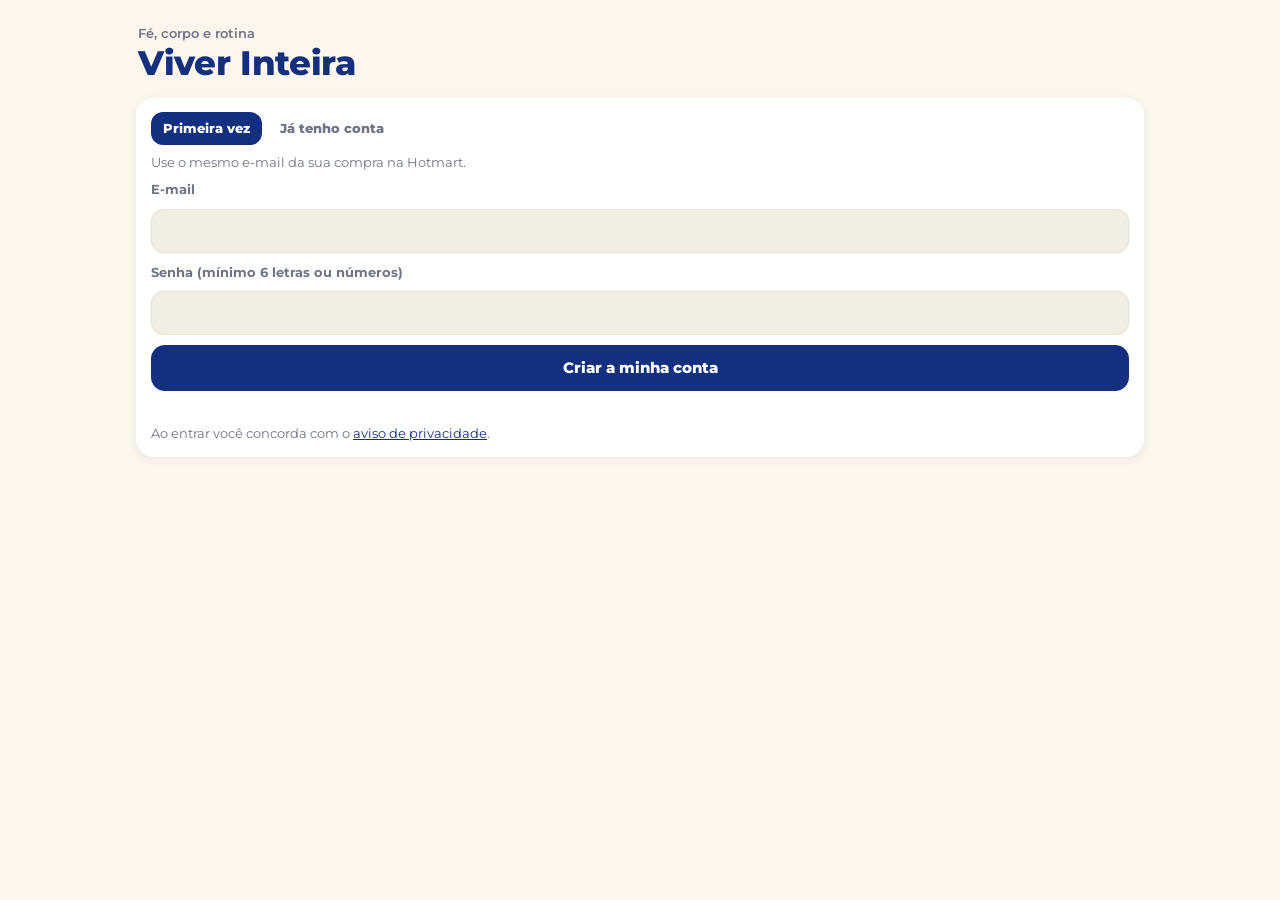
==== commit baf432c8: "Liga o login no Supabase dos 50 dias e restringe o acesso a compradoras Co-Authored-By: Claude Opus " ====
--- a/index.html
+++ b/index.html
@@ -8,8 +8,8 @@
 <meta name="apple-mobile-web-app-capable" content="yes">
 <meta name="apple-mobile-web-app-title" content="Viver Inteira">
 <link rel="manifest" href="manifest.webmanifest">
-<link rel="icon" href="icon-192.png">
-<link rel="apple-touch-icon" href="icon-192.png">
+<link rel="icon" href="icon-192.png?v=3">
+<link rel="apple-touch-icon" href="apple-touch-icon.png?v=3">
 <link rel="stylesheet" href="https://fonts.googleapis.com/css2?family=Great+Vibes&family=Lora:ital,wght@0,400;0,500;1,400&family=Montserrat:wght@400;500;600;700;800&display=swap">
 <link rel="stylesheet" href="style.css?v=2">
 </head>
@@ -41,6 +41,7 @@
 <script src="config.js"></script>
 <script src="conteudo.js"></script>
 <script src="evangelhos.js"></script>
-<script src="app.js?v=2"></script>
+<script src="novenas.js"></script>
+<script src="app.js?v=4"></script>
 </body>
 </html>
